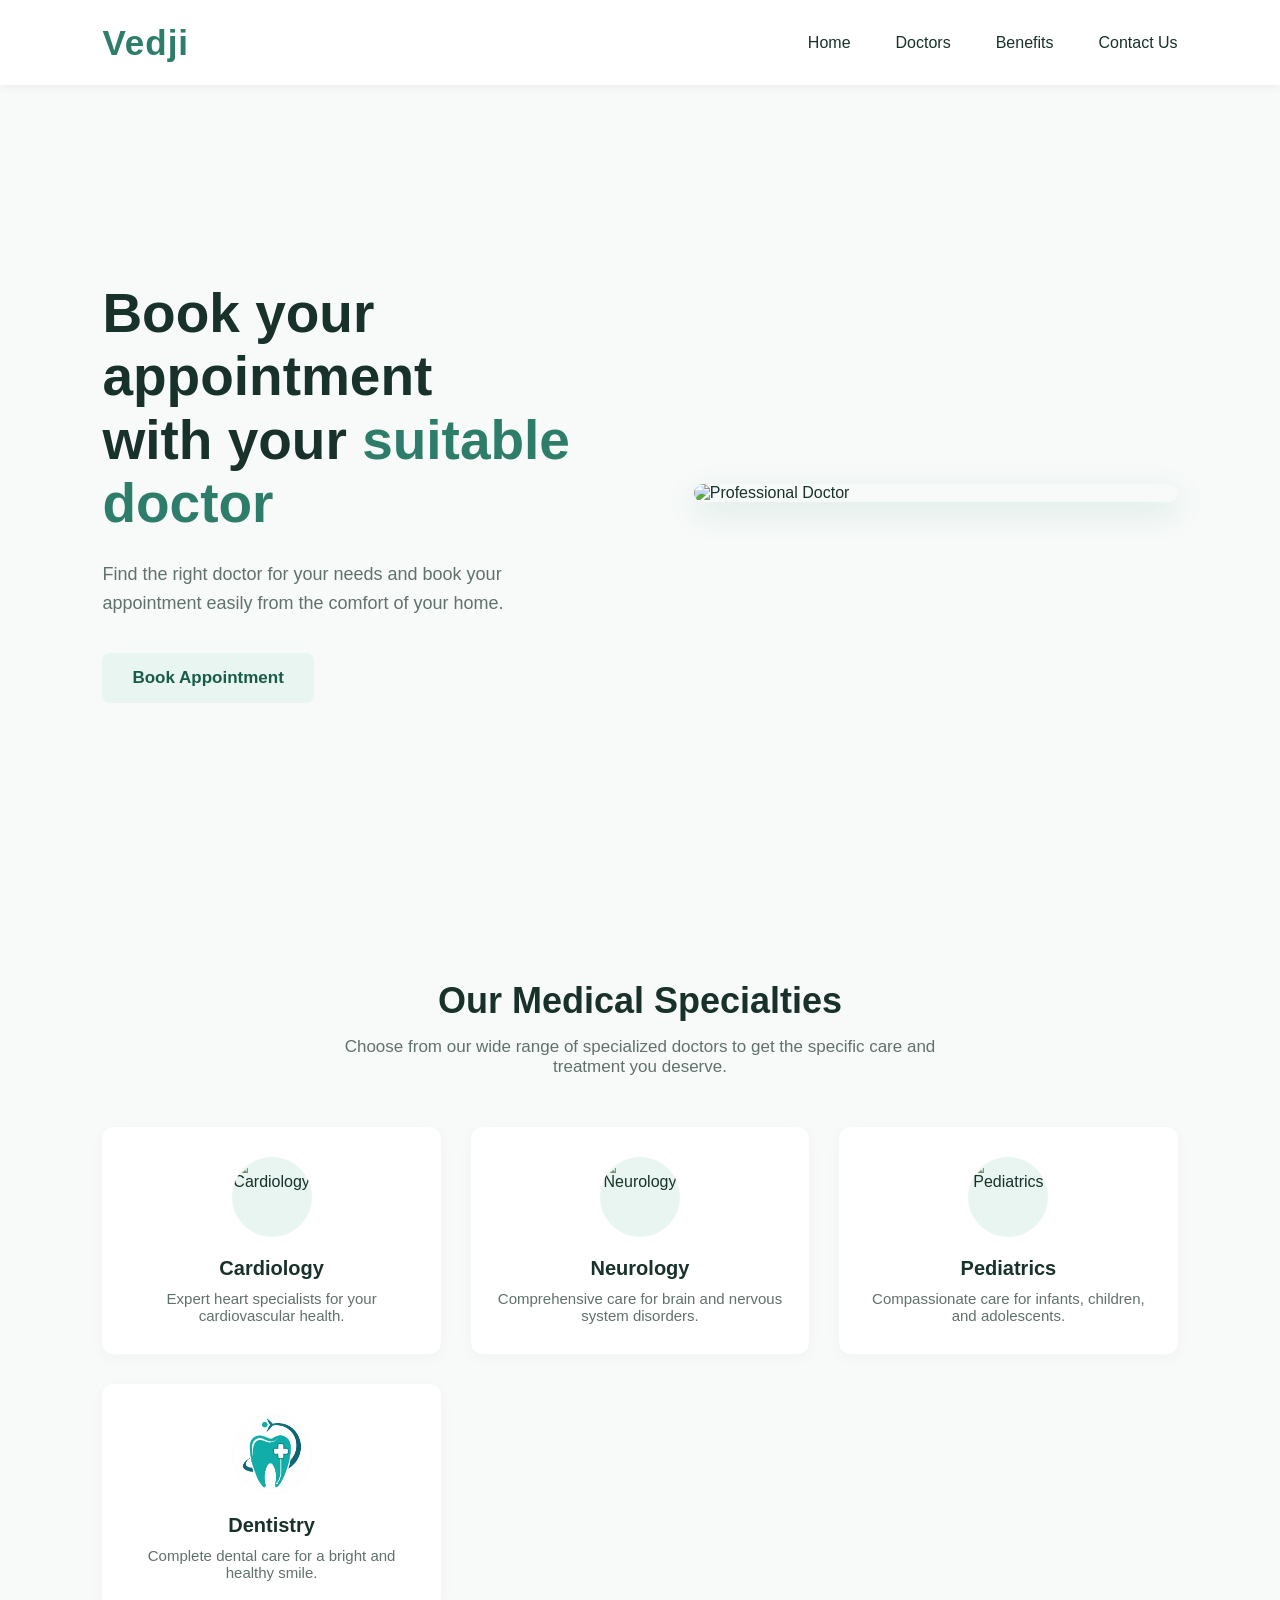
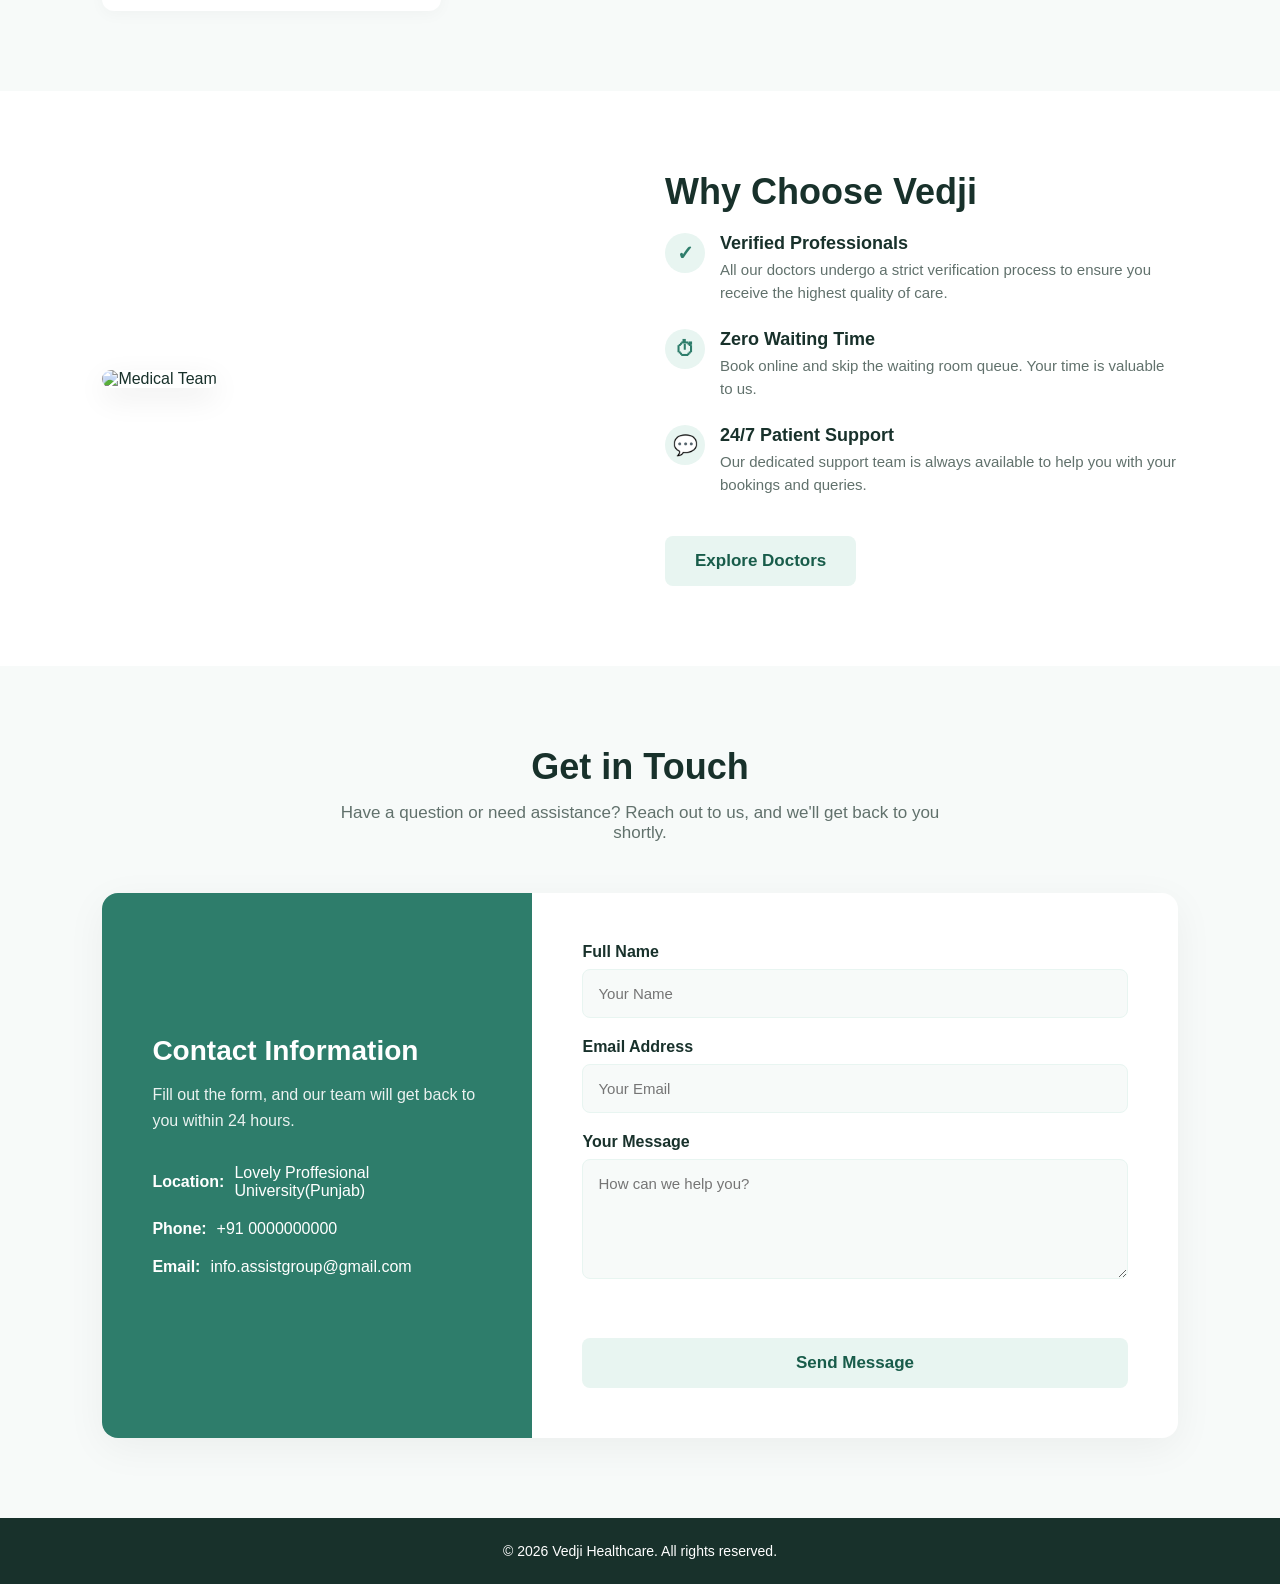
==== index.html @ 48a0ed89 "some basic changes" ====
<!DOCTYPE html>
<html lang="en">
<head>
    <meta charset="UTF-8">
    <meta name="viewport" content="width=device-width, initial-scale=1.0">
    <link rel="stylesheet" href="style.css">
    <title>Vedji - Your Health Partner</title>
</head>

<body>

    <!-- ================= NAVBAR ================= -->
    <header class="navbar">
        <a href="#" class="logo">Vedji</a>
        <nav class="nav-links">
            <a href="#">Home</a>
            <a href="#specialties">Doctors</a>
            <a href="#benefits">Benefits</a>
            <a href="#contact">Contact Us</a>
        </nav>
    </header>


    <!-- ================= HERO SECTION ================= -->
    <main class="hero">
        <!-- LEFT SIDE -->
        <section class="hero-content">
            <h1>
                Book your appointment
                <br>
                with your
                <span>suitable doctor</span>
            </h1>
            <p>
                Find the right doctor for your needs
                and book your appointment easily from the comfort of your home.
            </p>
            <a href="login.html" class="book-btn">
                Book Appointment
            </a>
        </section>

        <!-- RIGHT SIDE -->
        <section class="hero-image">
            <!-- Using a high quality placeholder doctor image -->
            <img src="https://images.unsplash.com/photo-1559839734-2b71ea197ec2?auto=format&fit=crop&q=80&w=800" alt="Professional Doctor">
        </section>
    </main>


    <!-- ================= SECTION 1: SPECIALTIES ================= -->
    <section id="specialties" class="section-container">
        <div class="section-header">
            <h2>Our Medical Specialties</h2>
            <p>Choose from our wide range of specialized doctors to get the specific care and treatment you deserve.</p>
        </div>

        <div class="specialties-grid">
            <!-- Card 1 -->
            <div class="specialty-card">
                <div class="specialty-img">
                    <img src="https://images.unsplash.com/photo-1628348068343-c6a848d2b6dd?auto=format&fit=crop&w=150&q=80" alt="Cardiology">
                </div>
                <h3>Cardiology</h3>
                <p>Expert heart specialists for your cardiovascular health.</p>
            </div>
            
            <!-- Card 2 -->
            <div class="specialty-card">
                <div class="specialty-img">
                    <img src="https://images.unsplash.com/photo-1606811841689-23dfddce3e95?auto=format&fit=crop&w=150&q=80" alt="Neurology">
                </div>
                <h3>Neurology</h3>
                <p>Comprehensive care for brain and nervous system disorders.</p>
            </div>

            <!-- Card 3 -->
            <div class="specialty-card">
                <div class="specialty-img">
                    <img src="https://images.unsplash.com/photo-1588776814546-1ffcf47267a5?auto=format&fit=crop&w=150&q=80" alt="Pediatrics">
                </div>
                <h3>Pediatrics</h3>
                <p>Compassionate care for infants, children, and adolescents.</p>
            </div>

            <!-- Card 4 -->
            <div class="specialty-card">
                <div class="specialty-img">
                    <img src="dental.webp" alt="Dentistry">
                </div>
                <h3>Dentistry</h3>
                <p>Complete dental care for a bright and healthy smile.</p>
            </div>
        </div>
    </section>


    <!-- ================= SECTION 2: BENEFITS ================= -->
    <section id="benefits" class="section-container benefits-section">
        <div class="benefits-wrapper">
            <div class="benefits-image">
                <img src="https://images.unsplash.com/photo-1579684385127-1ef15d508118?auto=format&fit=crop&w=800&q=80" alt="Medical Team">
            </div>
            
            <div class="benefits-content">
                <h2>Why Choose Vedji</h2>
                
                <div class="benefit-item">
                    <div class="benefit-icon">✓</div>
                    <div class="benefit-text">
                        <h4>Verified Professionals</h4>
                        <p>All our doctors undergo a strict verification process to ensure you receive the highest quality of care.</p>
                    </div>
                </div>

                <div class="benefit-item">
                    <div class="benefit-icon">⏱</div>
                    <div class="benefit-text">
                        <h4>Zero Waiting Time</h4>
                        <p>Book online and skip the waiting room queue. Your time is valuable to us.</p>
                    </div>
                </div>

                <div class="benefit-item">
                    <div class="benefit-icon">💬</div>
                    <div class="benefit-text">
                        <h4>24/7 Patient Support</h4>
                        <p>Our dedicated support team is always available to help you with your bookings and queries.</p>
                    </div>
                </div>
                
                <a href="doctor.html" class="book-btn" style="margin-top: 15px;">Explore Doctors</a>
            </div>
        </div>
    </section>


    <!-- ================= SECTION 3: CONTACT ================= -->
    <section id="contact" class="section-container">
        <div class="section-header">
            <h2>Get in Touch</h2>
            <p>Have a question or need assistance? Reach out to us, and we'll get back to you shortly.</p>
        </div>

        <div class="contact-container">
            <!-- Left Info Panel -->
            <div class="contact-info">
                <h3>Contact Information</h3>
                <p>Fill out the form, and our team will get back to you within 24 hours.</p>
                
                <div class="info-detail" >
                    <strong>Location:</strong>Lovely Proffesional University(Punjab)
                </div>
                <div class="info-detail">
                    <strong>Phone:</strong> +91 0000000000
                </div>
                <div class="info-detail">
                    <strong>Email:</strong> info.assistgroup@gmail.com
                </div>
            </div>

            <!-- Right Form Panel -->
            <form class="contact-form" onsubmit="event.preventDefault();">
                <div class="form-group">
                    <label for="name">Full Name</label>
                    <input type="text" id="name" class="form-control" placeholder="Your Name" required>
                </div>
                <div class="form-group">
                    <label for="email">Email Address</label>
                    <input type="email" id="email" class="form-control" placeholder="Your Email" required>
                </div>
                <div class="form-group">
                    <label for="message">Your Message</label>
                    <textarea id="message" class="form-control" placeholder="How can we help you?" required></textarea>
                </div>
                <button type="submit" class="book-btn" style="width: 100%;">Send Message</button>
            </form>
        </div>
    </section>

    <footer>
        <p>&copy; 2026 Vedji Healthcare. All rights reserved.</p>
    </footer>

</body>
</html>
---- style.css ----
/* ================= GENERAL ================= */
        * {
            margin: 0;
            padding: 0;
            box-sizing: border-box;
        }

        body {
            font-family: Arial, Helvetica, sans-serif;
            background-color: #F7FAF9;
            color: #18312B;
            overflow-x: hidden;
        }

        /* Common Section Layout */
        .section-container {
            padding: 80px 8%;
        }

        .section-header {
            text-align: center;
            margin-bottom: 50px;
        }

        .section-header h2 {
            font-size: 36px;
            color: #18312B;
            margin-bottom: 15px;
        }

        .section-header p {
            color: #61716C;
            font-size: 17px;
            max-width: 600px;
            margin: 0 auto;
        }

        /* ================= NAVBAR ================= */
        .navbar {
            height: 85px;
            background-color: #FFFFFF;
            display: flex;
            align-items: center;
            justify-content: space-between;
            padding: 0 8%;
            box-shadow: 0 2px 10px rgba(0, 0, 0, 0.05);
            position: sticky;
            top: 0;
            z-index: 1000;
        }

        .logo {
            font-size: 35px;
            font-weight: 700;
            color: #2E7D6B;
            letter-spacing: 1px;
            text-decoration: none;
        }

        .nav-links {
            display: flex;
            gap: 45px;
        }

        .nav-links a {
            text-decoration: none;
            color: #18312B;
            font-size: 16px;
            font-weight: 500;
            transition: 0.3s;
        }

        .nav-links a:hover {
            color: #2E7D6B;
        }

        /* ================= HERO ================= */
        .hero {
            min-height: calc(100vh - 85px);
            display: flex;
            align-items: center;
            justify-content: space-between;
            padding: 60px 8%;
        }

        .hero-content {
            width: 50%;
        }

        .hero-content h1 {
            font-size: 55px;
            line-height: 1.15;
            font-weight: 700;
            color: #18312B;
        }

        .hero-content h1 span {
            color: #2E7D6B;
        }

        .hero-content p {
            margin-top: 25px;
            font-size: 18px;
            line-height: 1.6;
            color: #61716C;
            max-width: 500px;
        }

        .book-btn {
            display: inline-block;
            margin-top: 35px;
            padding: 15px 30px;
            background-color: #E8F5F1;
            color: #185C4A;
            border-radius: 8px;
            text-decoration: none;
            font-size: 17px;
            font-weight: 600;
            cursor: pointer;
            transition: 0.3s;
            border: none;
            outline: none;
        }

        .book-btn:hover {
            background-color: #2E7D6B;
            color: #FFFFFF;
            transform: translateY(-2px);
        }

        .hero-image {
            width: 45%;
            display: flex;
            justify-content: center;
            align-items: center;
        }

        .hero-image img {
            width: 100%;
            max-width: 500px;
            height: auto;
            object-fit: cover;
            border-radius: 20px;
            box-shadow: 0 10px 30px rgba(46, 125, 107, 0.15);
        }

        /* ================= SPECIALTIES ================= */
        .specialties-grid {
            display: grid;
            grid-template-columns: repeat(auto-fit, minmax(250px, 1fr));
            gap: 30px;
            margin-top: 40px;
        }

        .specialty-card {
            background: #FFFFFF;
            padding: 30px 20px;
            border-radius: 12px;
            text-align: center;
            box-shadow: 0 4px 15px rgba(0, 0, 0, 0.03);
            transition: 0.3s;
            cursor: pointer;
        }

        .specialty-card:hover {
            transform: translateY(-5px);
            box-shadow: 0 8px 25px rgba(46, 125, 107, 0.1);
        }

        .specialty-img {
            width: 80px;
            height: 80px;
            border-radius: 50%;
            margin: 0 auto 20px auto;
            object-fit: cover;
            background-color: #E8F5F1;
            display: flex;
            align-items: center;
            justify-content: center;
        }
        
        .specialty-img img {
            width: 100%;
            height: 100%;
            border-radius: 50%;
            object-fit: cover;
        }

        .specialty-card h3 {
            font-size: 20px;
            color: #18312B;
            margin-bottom: 10px;
        }

        .specialty-card p {
            font-size: 15px;
            color: #61716C;
        }

        /* ================= BENEFITS ================= */
        .benefits-section {
            background-color: #FFFFFF;
        }

        .benefits-wrapper {
            display: flex;
            align-items: center;
            justify-content: space-between;
            gap: 50px;
        }

        .benefits-image {
            width: 50%;
        }

        .benefits-image img {
            width: 100%;
            border-radius: 12px;
            box-shadow: 0 10px 30px rgba(0,0,0,0.08);
        }

        .benefits-content {
            width: 50%;
        }

        .benefits-content h2 {
            font-size: 36px;
            color: #18312B;
            margin-bottom: 20px;
        }

        .benefit-item {
            display: flex;
            align-items: flex-start;
            margin-bottom: 25px;
            gap: 15px;
        }

        .benefit-icon {
            background-color: #E8F5F1;
            color: #2E7D6B;
            width: 40px;
            height: 40px;
            border-radius: 50%;
            display: flex;
            align-items: center;
            justify-content: center;
            font-weight: bold;
            flex-shrink: 0;
            font-size: 20px;
        }

        .benefit-text h4 {
            color: #18312B;
            font-size: 18px;
            margin-bottom: 5px;
        }

        .benefit-text p {
            color: #61716C;
            font-size: 15px;
            line-height: 1.5;
        }

        /* ================= CONTACT ================= */
        .contact-container {
            display: flex;
            background: #FFFFFF;
            border-radius: 16px;
            box-shadow: 0 10px 40px rgba(0,0,0,0.05);
            overflow: hidden;
        }

        .contact-info {
            width: 40%;
            background-color: #2E7D6B;
            color: #FFFFFF;
            padding: 50px;
            display: flex;
            flex-direction: column;
            justify-content: center;
        }

        .contact-info h3 {
            font-size: 28px;
            margin-bottom: 15px;
        }
        
        .contact-info p {
            opacity: 0.9;
            margin-bottom: 30px;
            line-height: 1.6;
        }

        .info-detail {
            margin-bottom: 20px;
            font-size: 16px;
            display: flex;
            align-items: center;
            gap: 10px;
        }

        .contact-form {
            width: 60%;
            padding: 50px;
        }

        .form-group {
            margin-bottom: 20px;
        }

        .form-group label {
            display: block;
            margin-bottom: 8px;
            color: #18312B;
            font-weight: 600;
        }

        .form-control {
            width: 100%;
            padding: 15px;
            border: 1px solid #E8F5F1;
            background-color: #F7FAF9;
            border-radius: 8px;
            font-family: inherit;
            font-size: 15px;
            color: #18312B;
            transition: 0.3s;
        }

        .form-control:focus {
            outline: none;
            border-color: #2E7D6B;
            background-color: #FFFFFF;
        }

        textarea.form-control {
            resize: vertical;
            min-height: 120px;
        }

        /* Footer */
        footer {
            background-color: #18312B;
            color: #FFFFFF;
            text-align: center;
            padding: 25px 8%;
            font-size: 14px;
        }

        /* ================= MOBILE RESPONSIVENESS ================= */
        @media (max-width: 900px) {
            .benefits-wrapper {
                flex-direction: column;
            }
            .benefits-image, .benefits-content {
                width: 100%;
            }
            .contact-container {
                flex-direction: column;
            }
            .contact-info, .contact-form {
                width: 100%;
            }
        }

        @media (max-width: 768px) {
            .navbar {
                padding: 0 5%;
            }
            .nav-links {
                display: none; /* In a real app, you'd add a hamburger menu here */
            }
            .hero {
                flex-direction: column;
                text-align: center;
                padding: 50px 5%;
            }
            .hero-content {
                width: 100%;
            }
            .hero-content h1 {
                font-size: 40px;
            }
            .hero-content p {
                margin-left: auto;
                margin-right: auto;
            }
            .hero-image {
                width: 100%;
                margin-top: 40px;
            }
            .section-container {
                padding: 60px 5%;
            }
        }
     @media (max-width: 768px) {
            #specialties .specialties-grid {
                display: grid;
                grid-template-columns: repeat(2, minmax(0, 1fr));
            }
        }
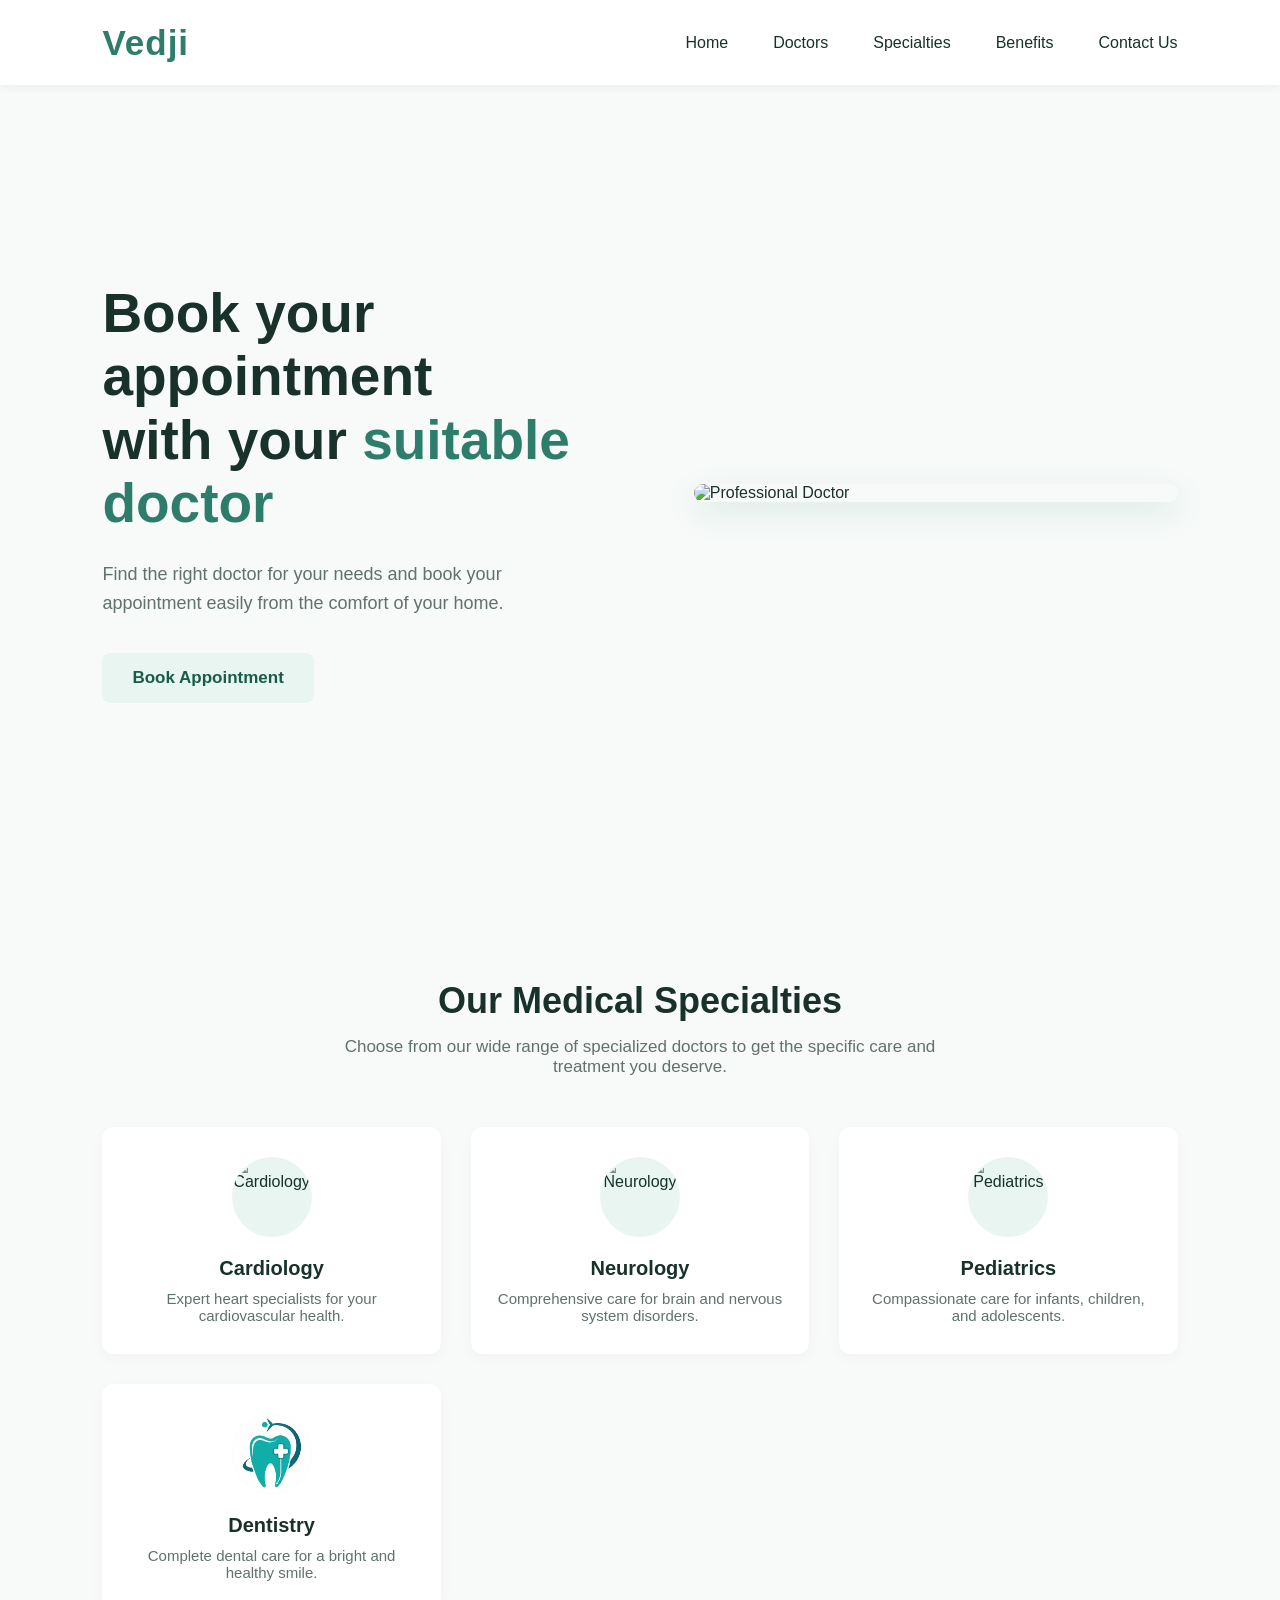
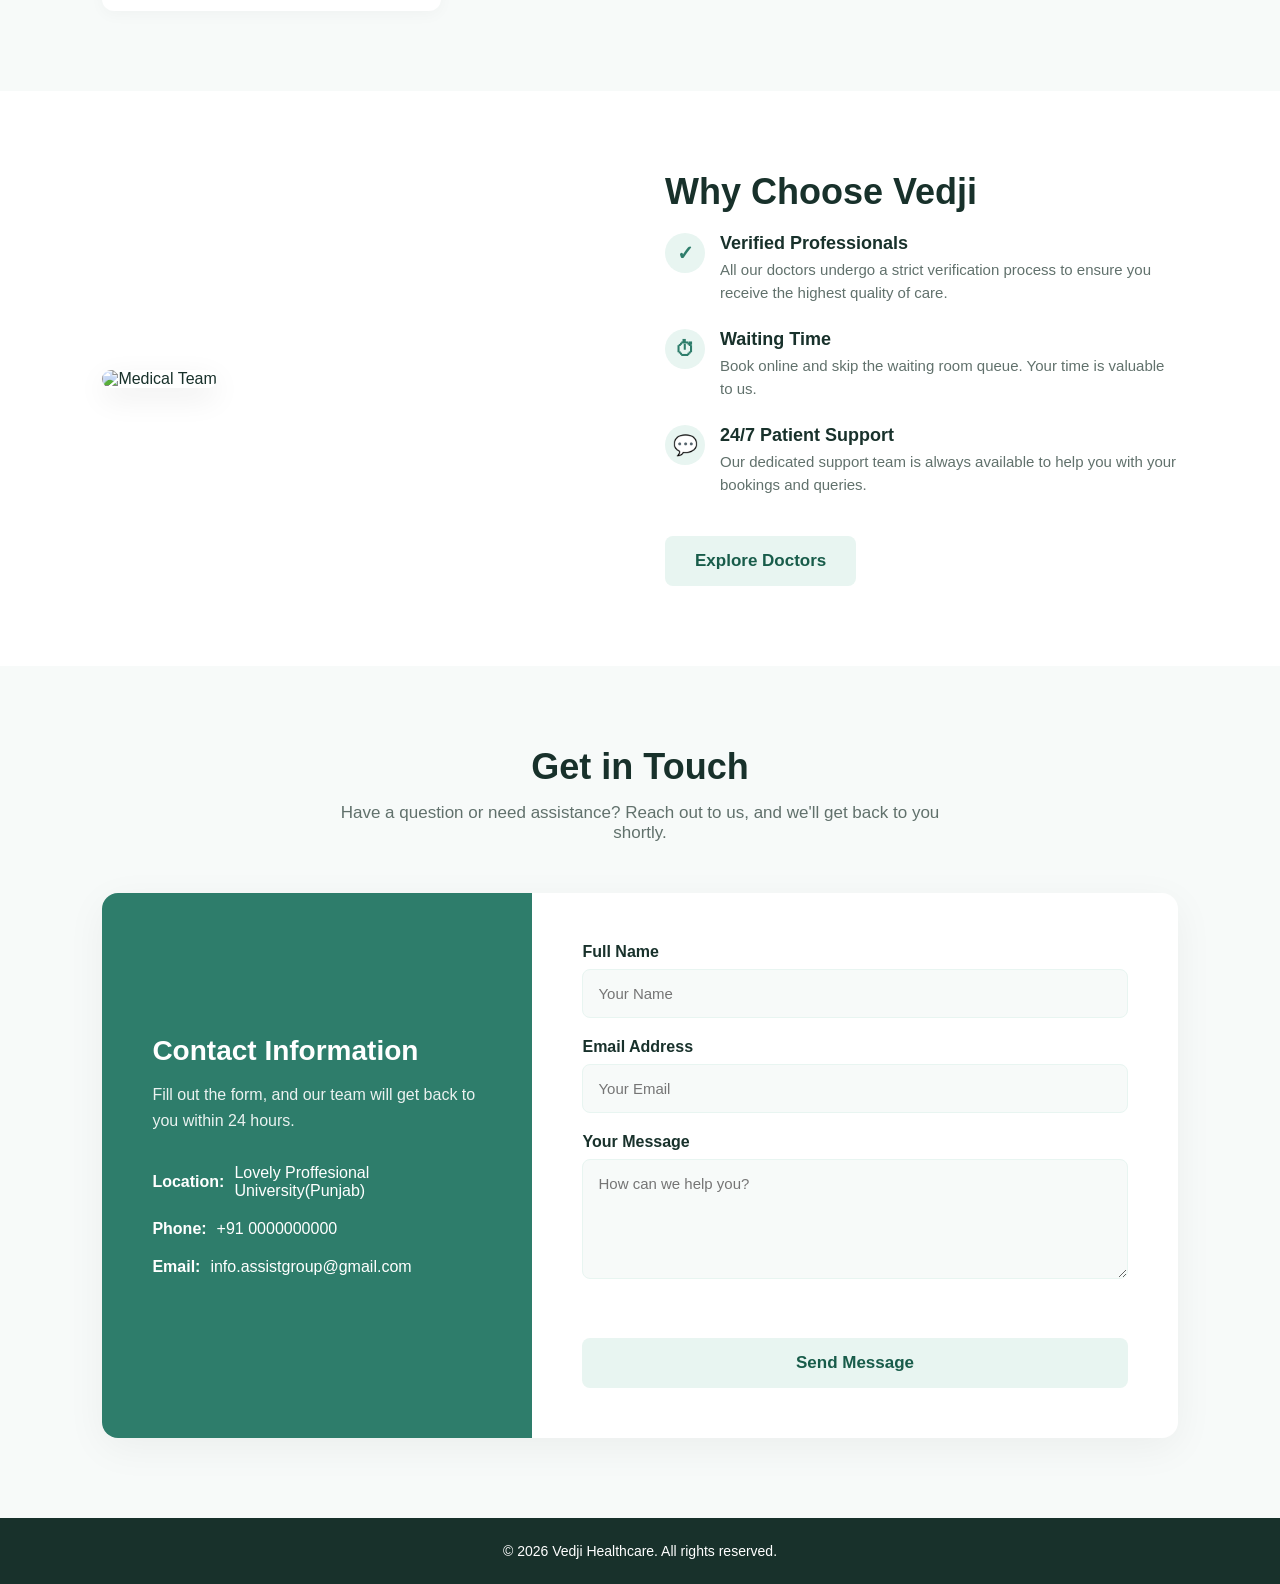
==== commit 08634e85: "Added/improve the ui of login and signup as well as added doctor.html" ====
--- a/index.html
+++ b/index.html
@@ -14,7 +14,8 @@
         <a href="#" class="logo">Vedji</a>
         <nav class="nav-links">
             <a href="#">Home</a>
-            <a href="#specialties">Doctors</a>
+            <a href="doctor.html">Doctors</a> 
+            <a href="#specialties">Specialties</a> 
             <a href="#benefits">Benefits</a>
             <a href="#contact">Contact Us</a>
         </nav>
@@ -116,7 +117,7 @@
                 <div class="benefit-item">
                     <div class="benefit-icon">⏱</div>
                     <div class="benefit-text">
-                        <h4>Zero Waiting Time</h4>
+                        <h4>Waiting Time</h4>
                         <p>Book online and skip the waiting room queue. Your time is valuable to us.</p>
                     </div>
                 </div>
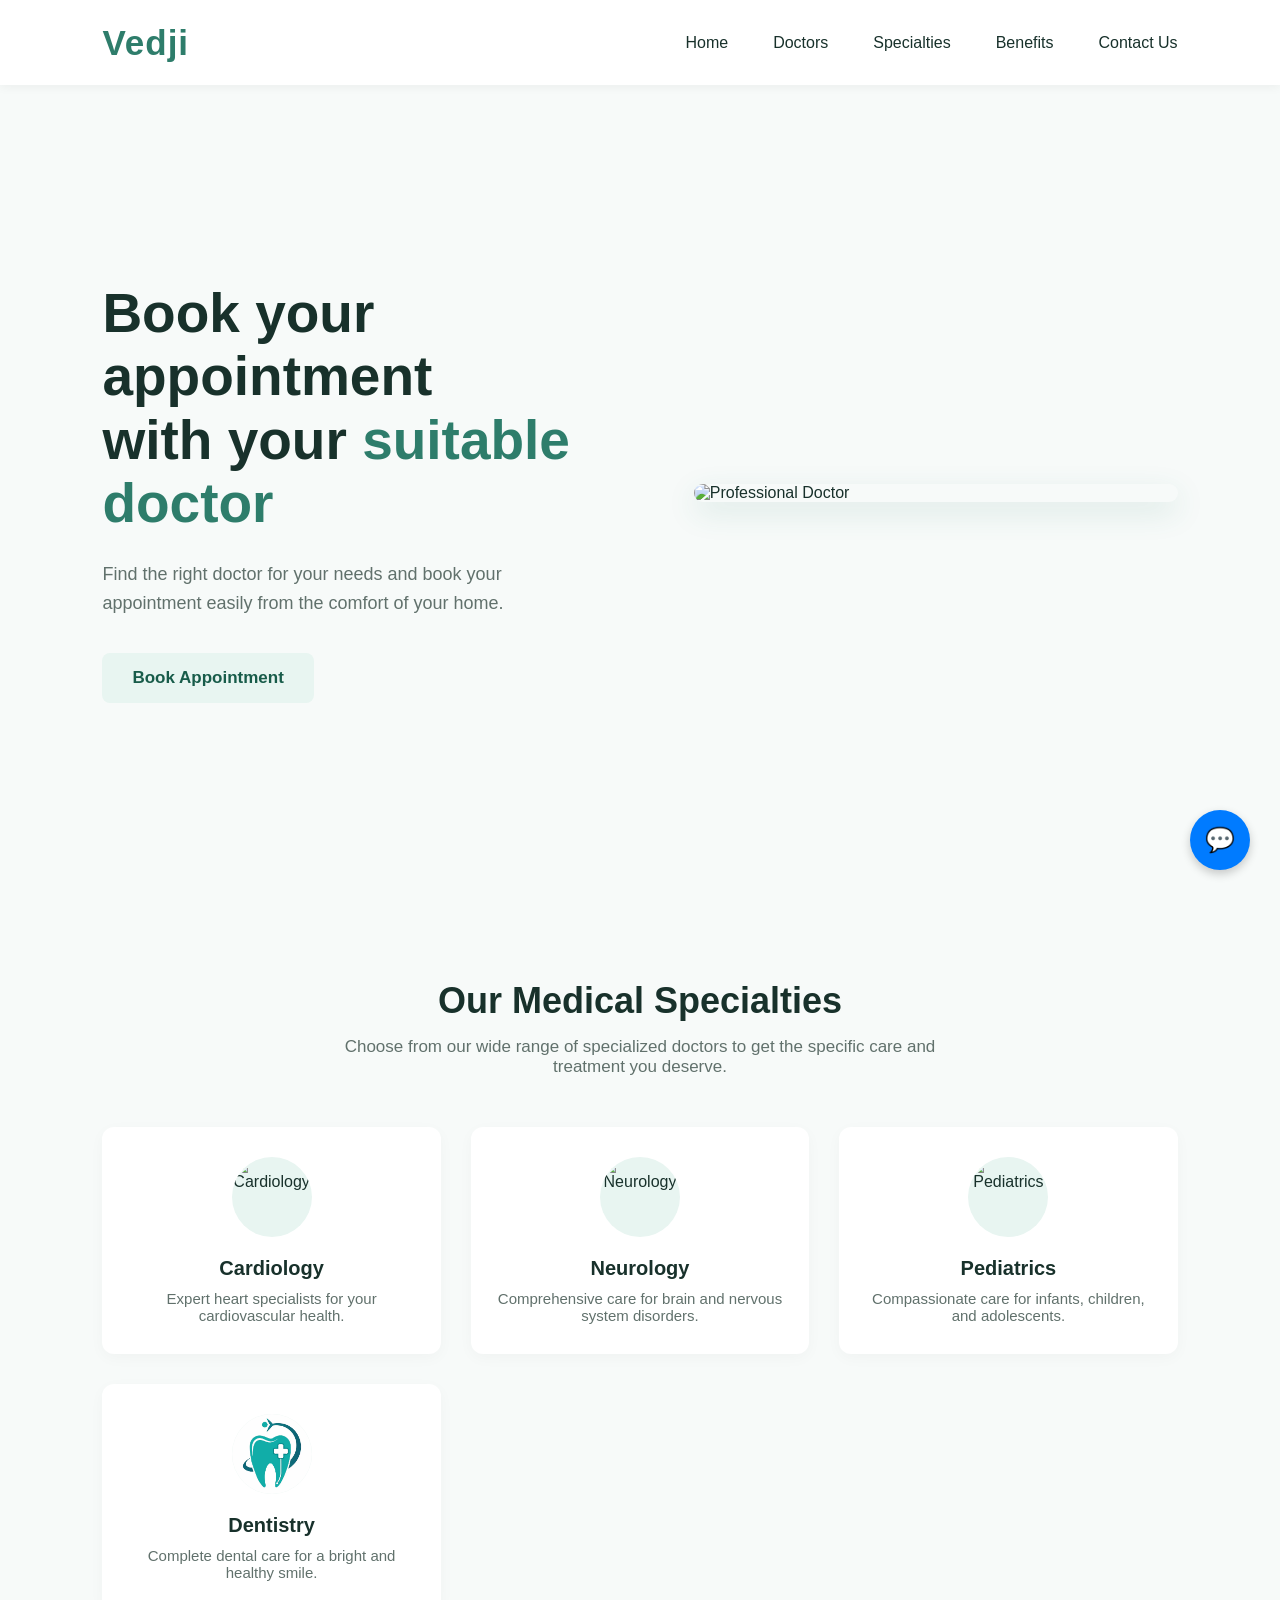
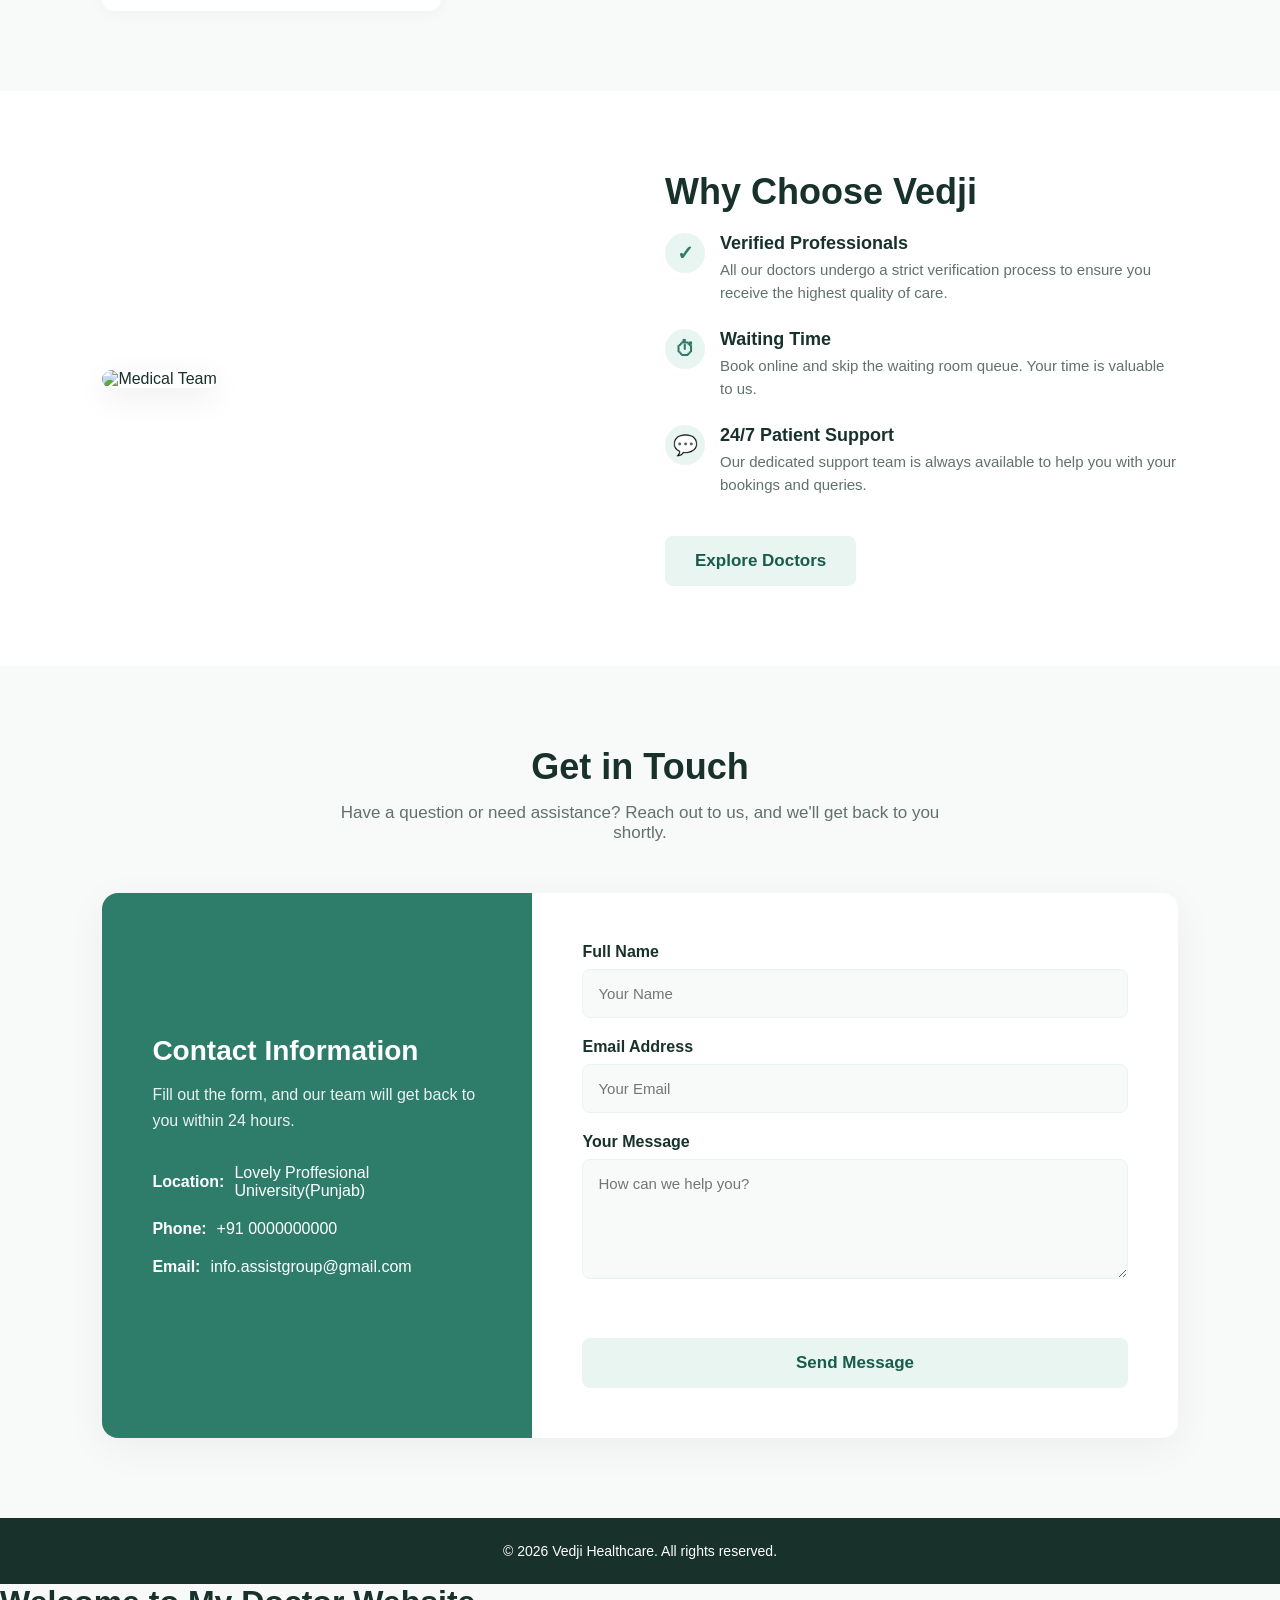
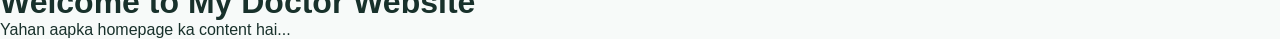
==== commit ce71b992: "add chat" ====
--- a/index.html
+++ b/index.html
@@ -183,5 +183,49 @@
         <p>&copy; 2026 Vedji Healthcare. All rights reserved.</p>
     </footer>
 
+<!DOCTYPE html>
+<html lang="en">
+<head>
+    <meta charset="UTF-8">
+    <meta name="viewport" content="width=device-width, initial-scale=1.0">
+    <title>My Doctor Website</title>
+</head>
+<body>
+
+    <!-- Aapki website ka jo bhi purana content ya design hai, wo yahan rahega -->
+    <h1>Welcome to My Doctor Website</h1>
+    <p>Yahan aapka homepage ka content hai...</p>
+
+
+    <!-- ================================================= -->
+    <!-- ⬇️ YAHAN SE AAPKO APNA NAYA CODE PASTE KARNA HAI ⬇️ -->
+    <!-- ================================================= -->
+
+    <div id="chat-widget-container"></div>
+
+    <script>
+        fetch('chat.html')
+            .then(response => response.text())
+            .then(data => {
+                const container = document.getElementById('chat-widget-container');
+                container.innerHTML = data;
+
+                const scripts = container.getElementsByTagName("script");
+                for (let i = 0; i < scripts.length; i++) {
+                    const newScript = document.createElement("script");
+                    newScript.text = scripts[i].text;
+                    document.body.appendChild(newScript);
+                }
+            })
+            .catch(error => console.error('Error loading chat widget:', error));
+    </script>
+
+    <!-- ================================================= -->
+    <!-- ⬆️ YAHAN TAK PASTE KRNA THA ⬆️ -->
+    <!-- ================================================= -->
+
+
+</body> <!-- Yeh wala tag sabse last me hona chahiye -->
+</html>
 </body>
 </html>
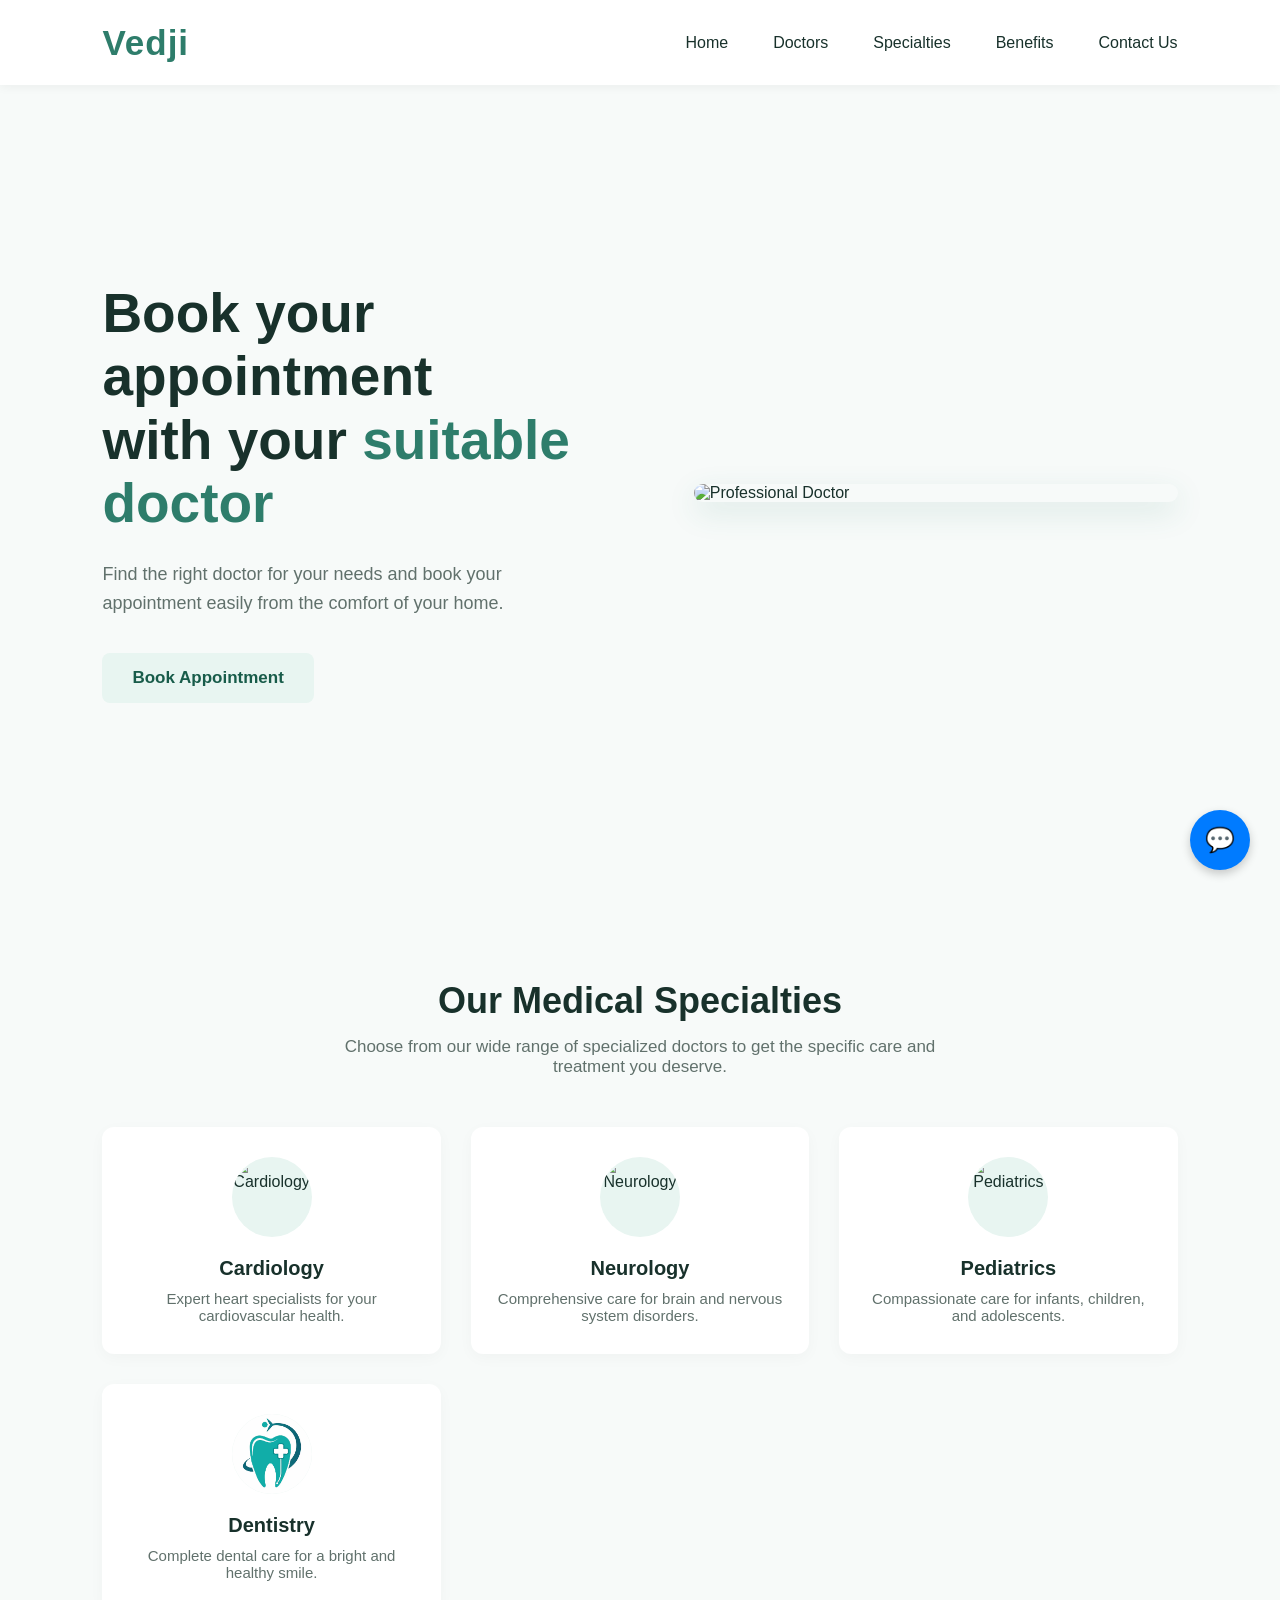
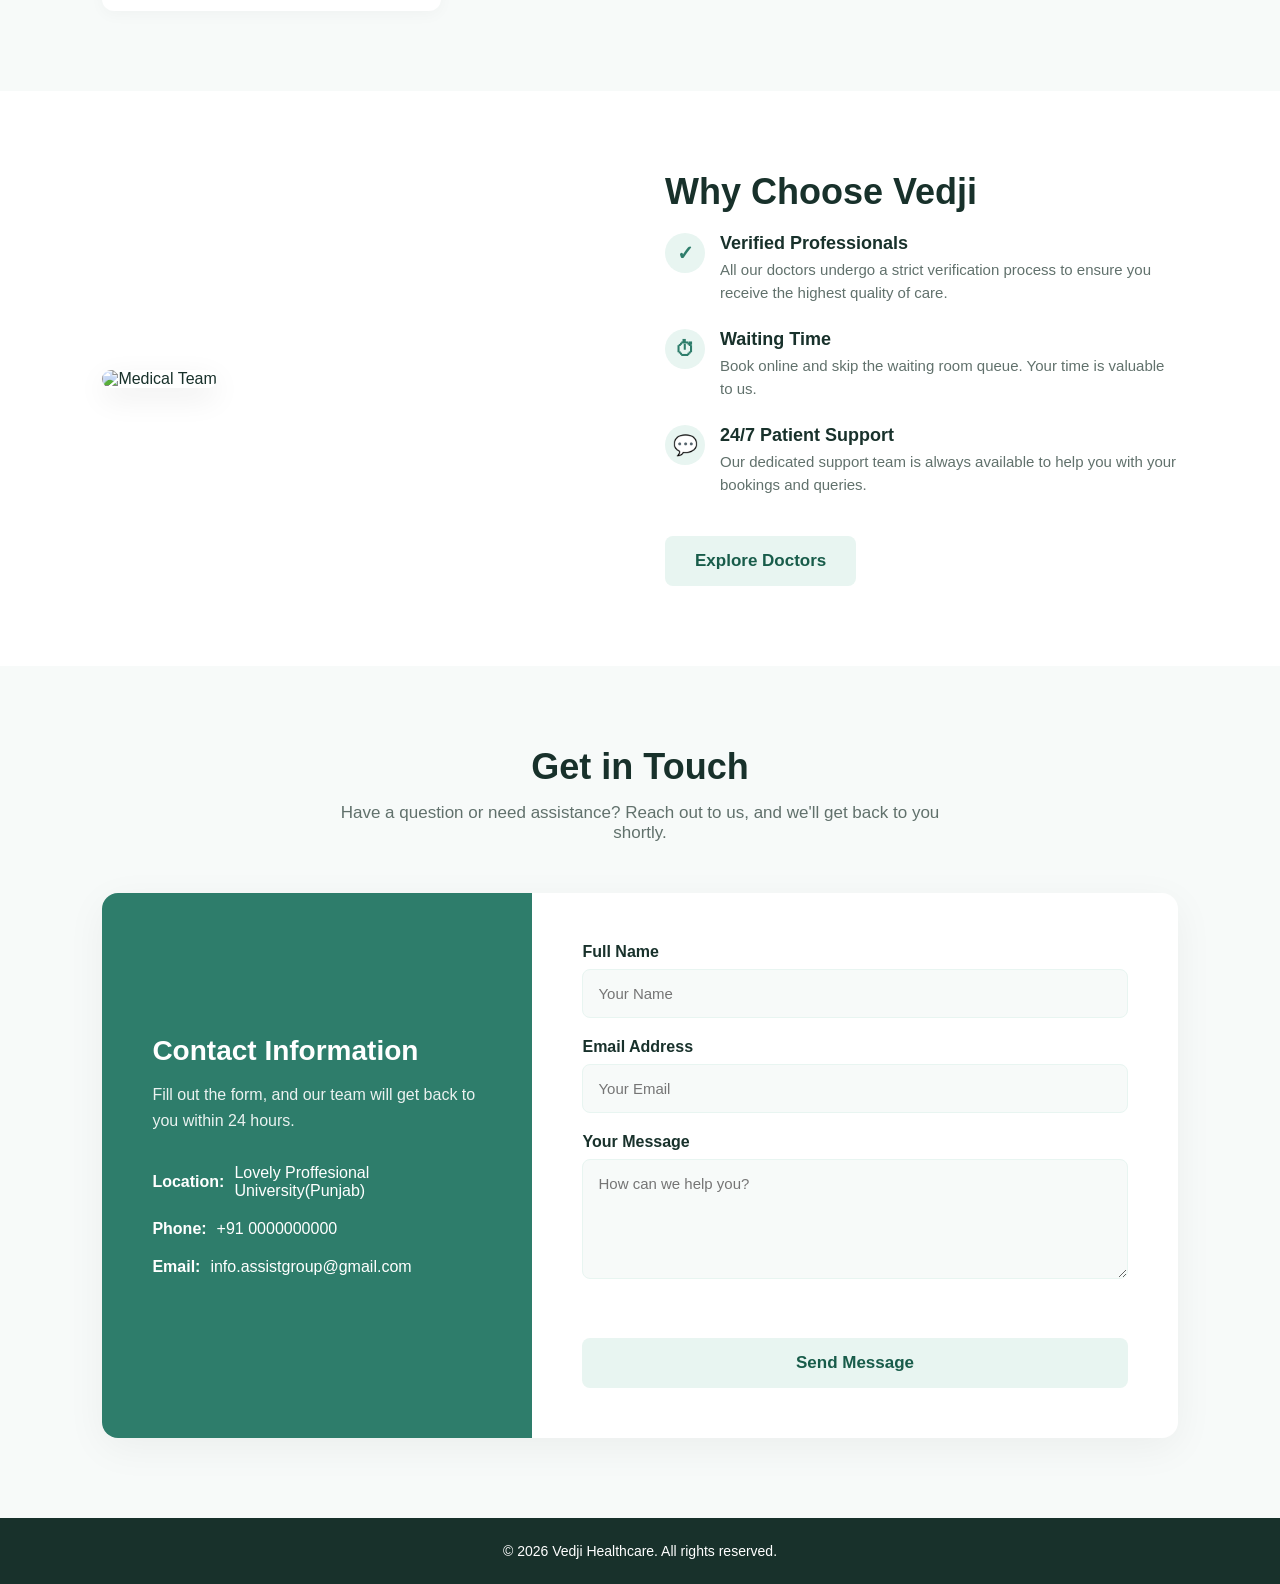
==== commit a87581a5: "add chat" ====
--- a/index.html
+++ b/index.html
@@ -192,10 +192,6 @@
 </head>
 <body>
 
-    <!-- Aapki website ka jo bhi purana content ya design hai, wo yahan rahega -->
-    <h1>Welcome to My Doctor Website</h1>
-    <p>Yahan aapka homepage ka content hai...</p>
-
 
     <!-- ================================================= -->
     <!-- ⬇️ YAHAN SE AAPKO APNA NAYA CODE PASTE KARNA HAI ⬇️ -->
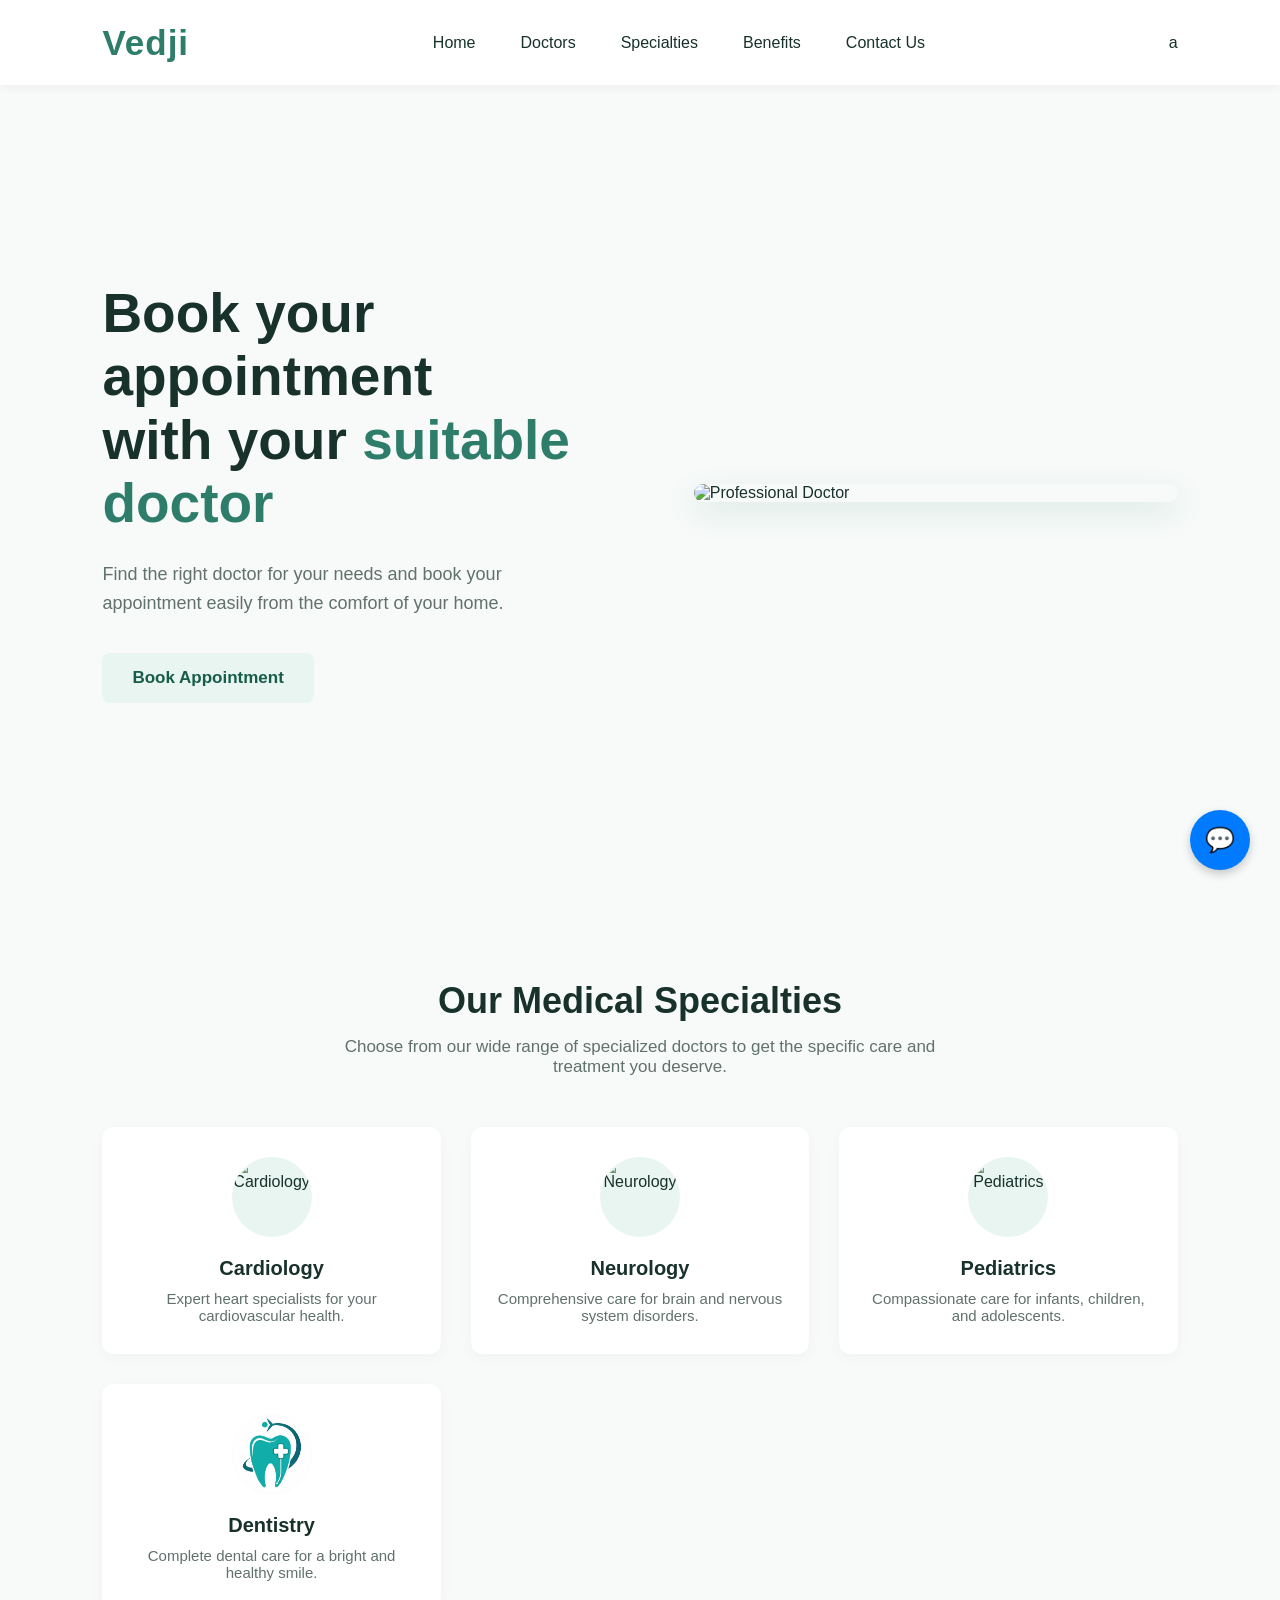
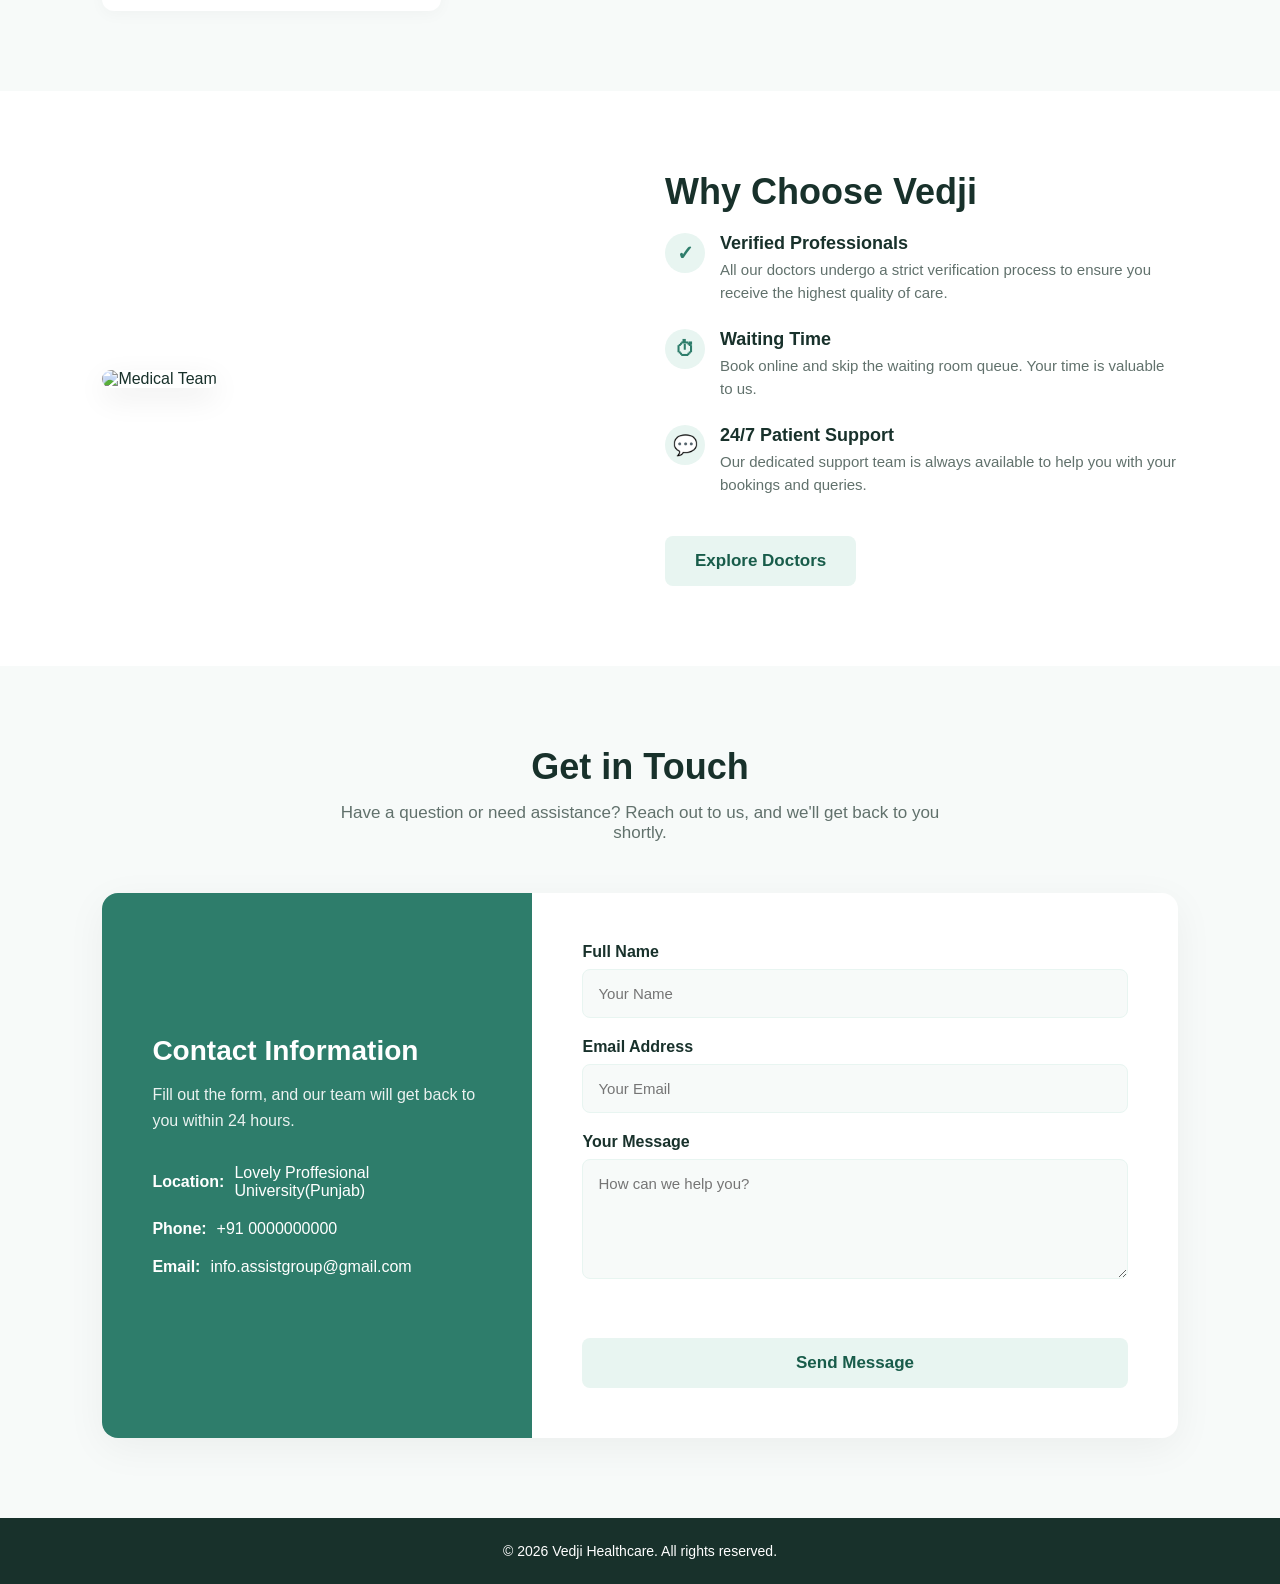
==== commit 4b66bb4f: "basic changes" ====
--- a/index.html
+++ b/index.html
@@ -18,7 +18,7 @@
             <a href="#specialties">Specialties</a> 
             <a href="#benefits">Benefits</a>
             <a href="#contact">Contact Us</a>
-        </nav>
+        </nav>a
     </header>
 
 
@@ -216,11 +216,6 @@
             .catch(error => console.error('Error loading chat widget:', error));
     </script>
 
-    <!-- ================================================= -->
-    <!-- ⬆️ YAHAN TAK PASTE KRNA THA ⬆️ -->
-    <!-- ================================================= -->
-
-
 </body> <!-- Yeh wala tag sabse last me hona chahiye -->
 </html>
 </body>
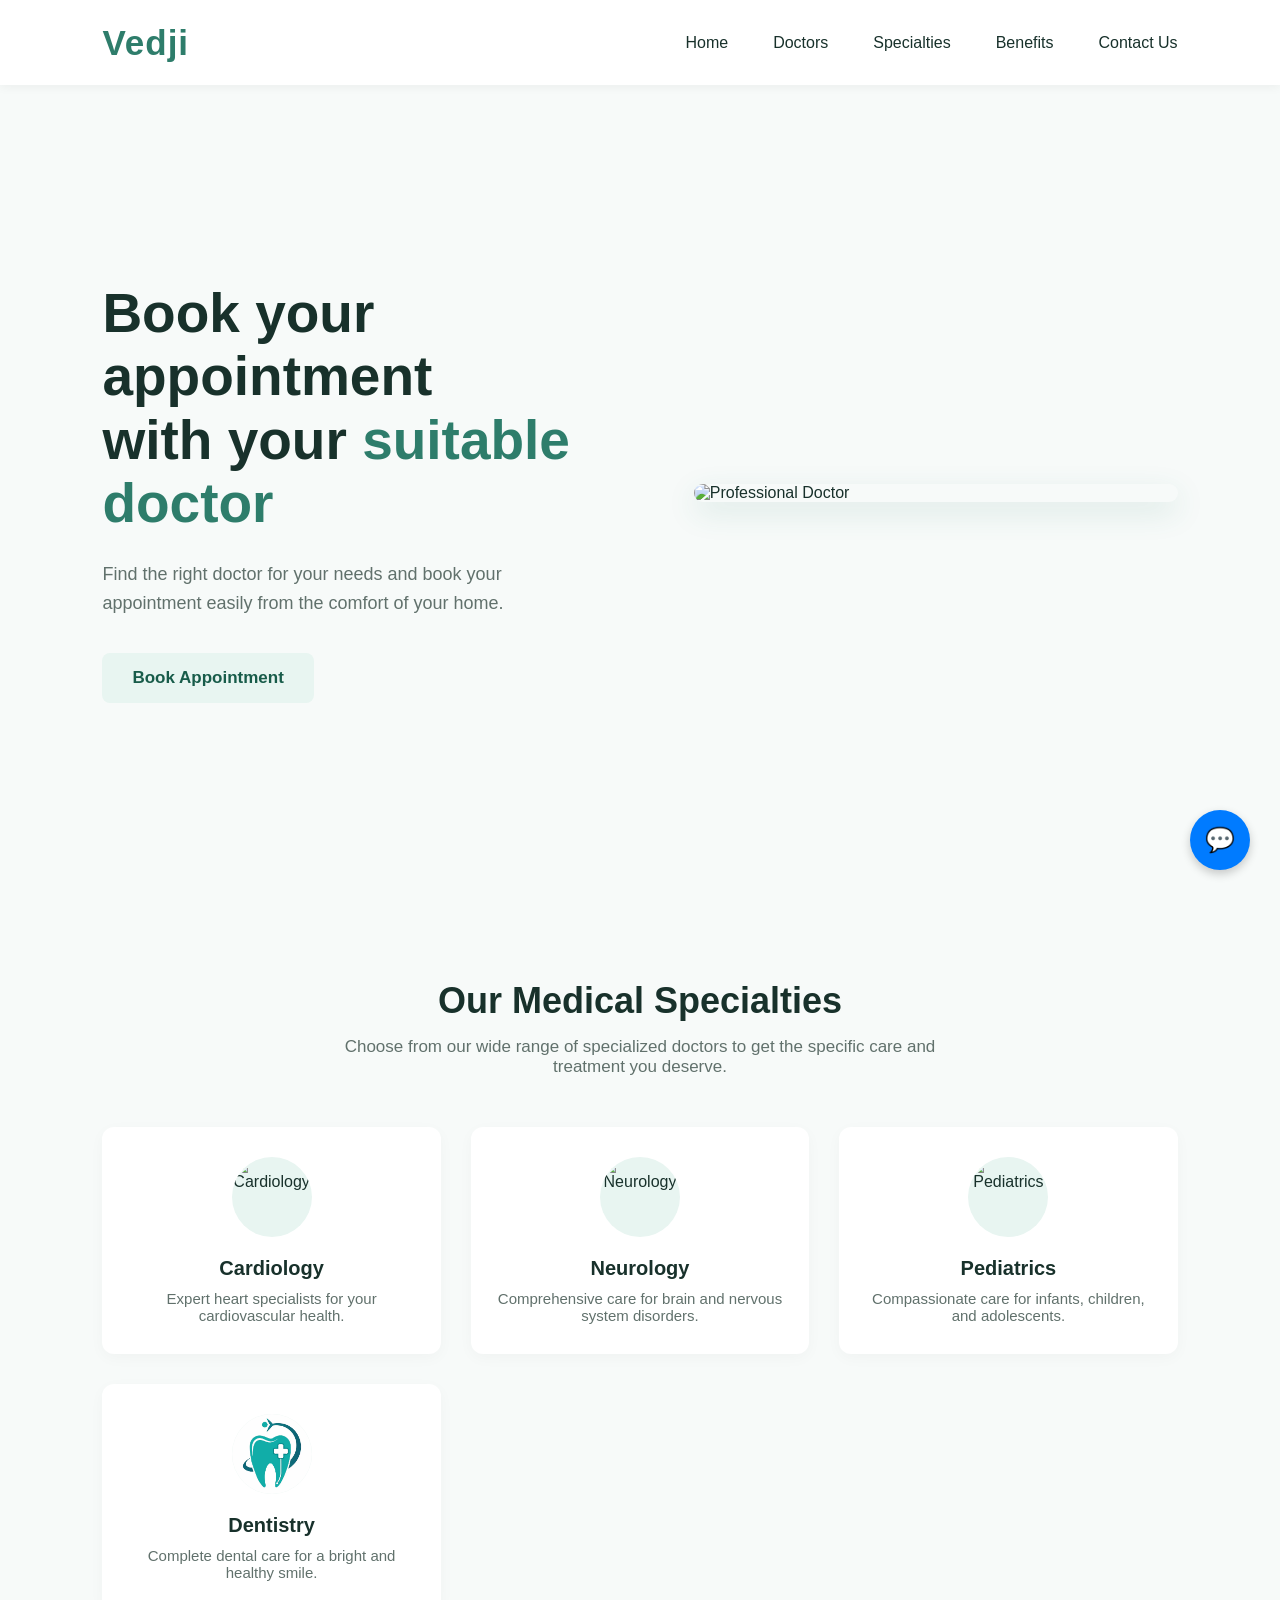
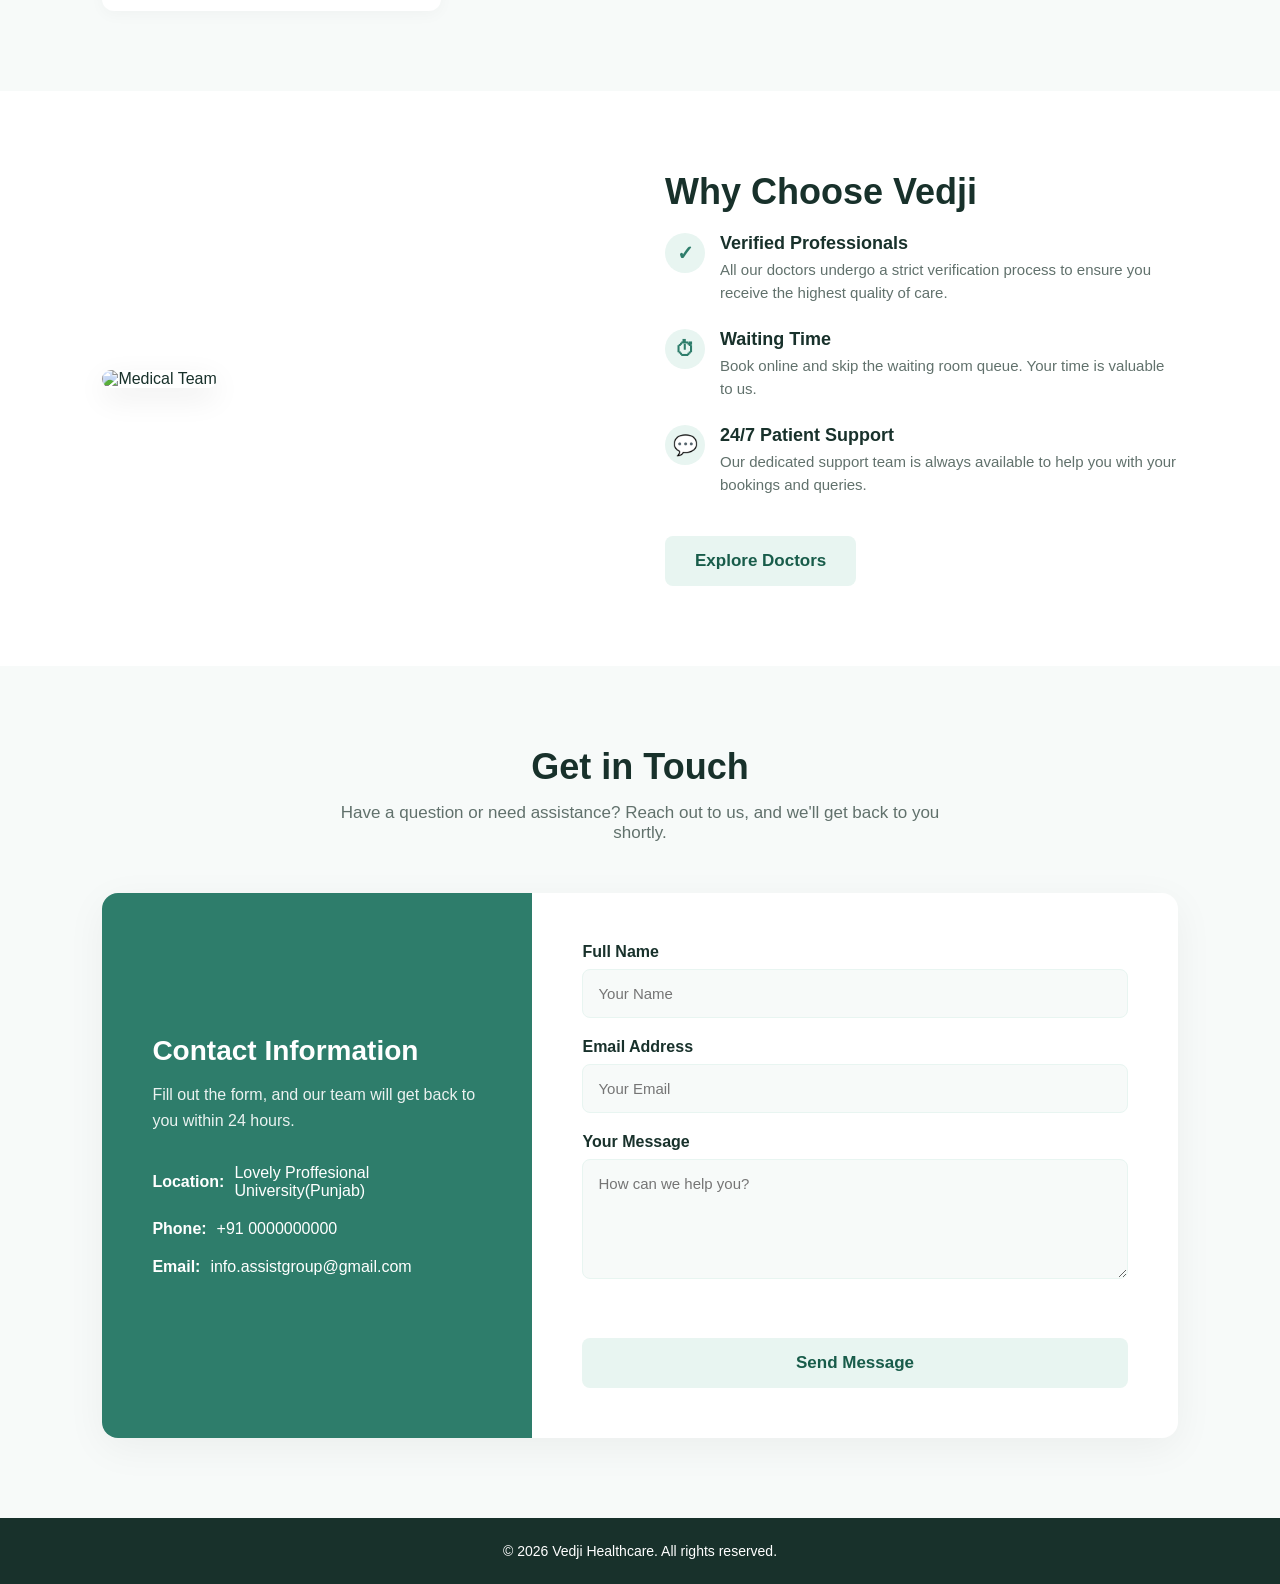
==== commit ea6bc745: "del.. some line" ====
--- a/index.html
+++ b/index.html
@@ -18,7 +18,7 @@
             <a href="#specialties">Specialties</a> 
             <a href="#benefits">Benefits</a>
             <a href="#contact">Contact Us</a>
-        </nav>a
+        </nav>
     </header>
 
 
@@ -193,9 +193,6 @@
 <body>
 
 
-    <!-- ================================================= -->
-    <!-- ⬇️ YAHAN SE AAPKO APNA NAYA CODE PASTE KARNA HAI ⬇️ -->
-    <!-- ================================================= -->
 
     <div id="chat-widget-container"></div>
 
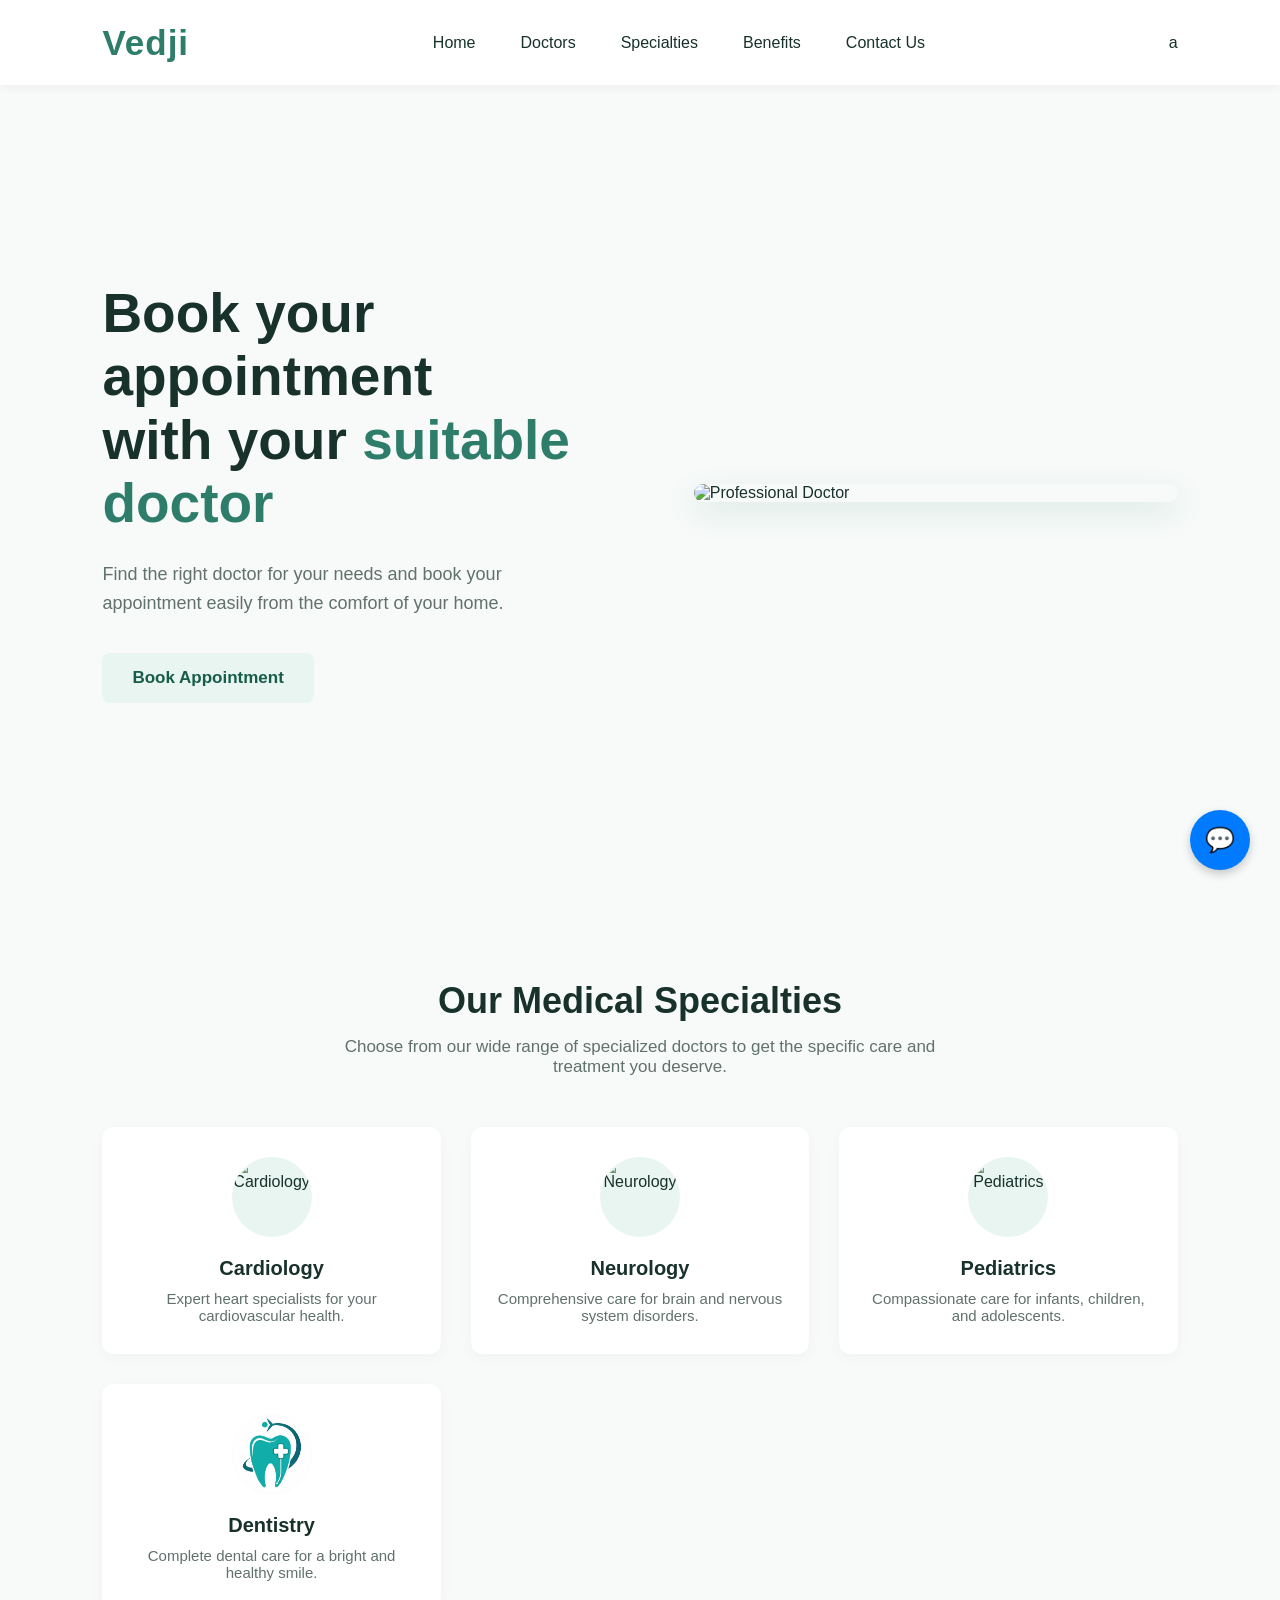
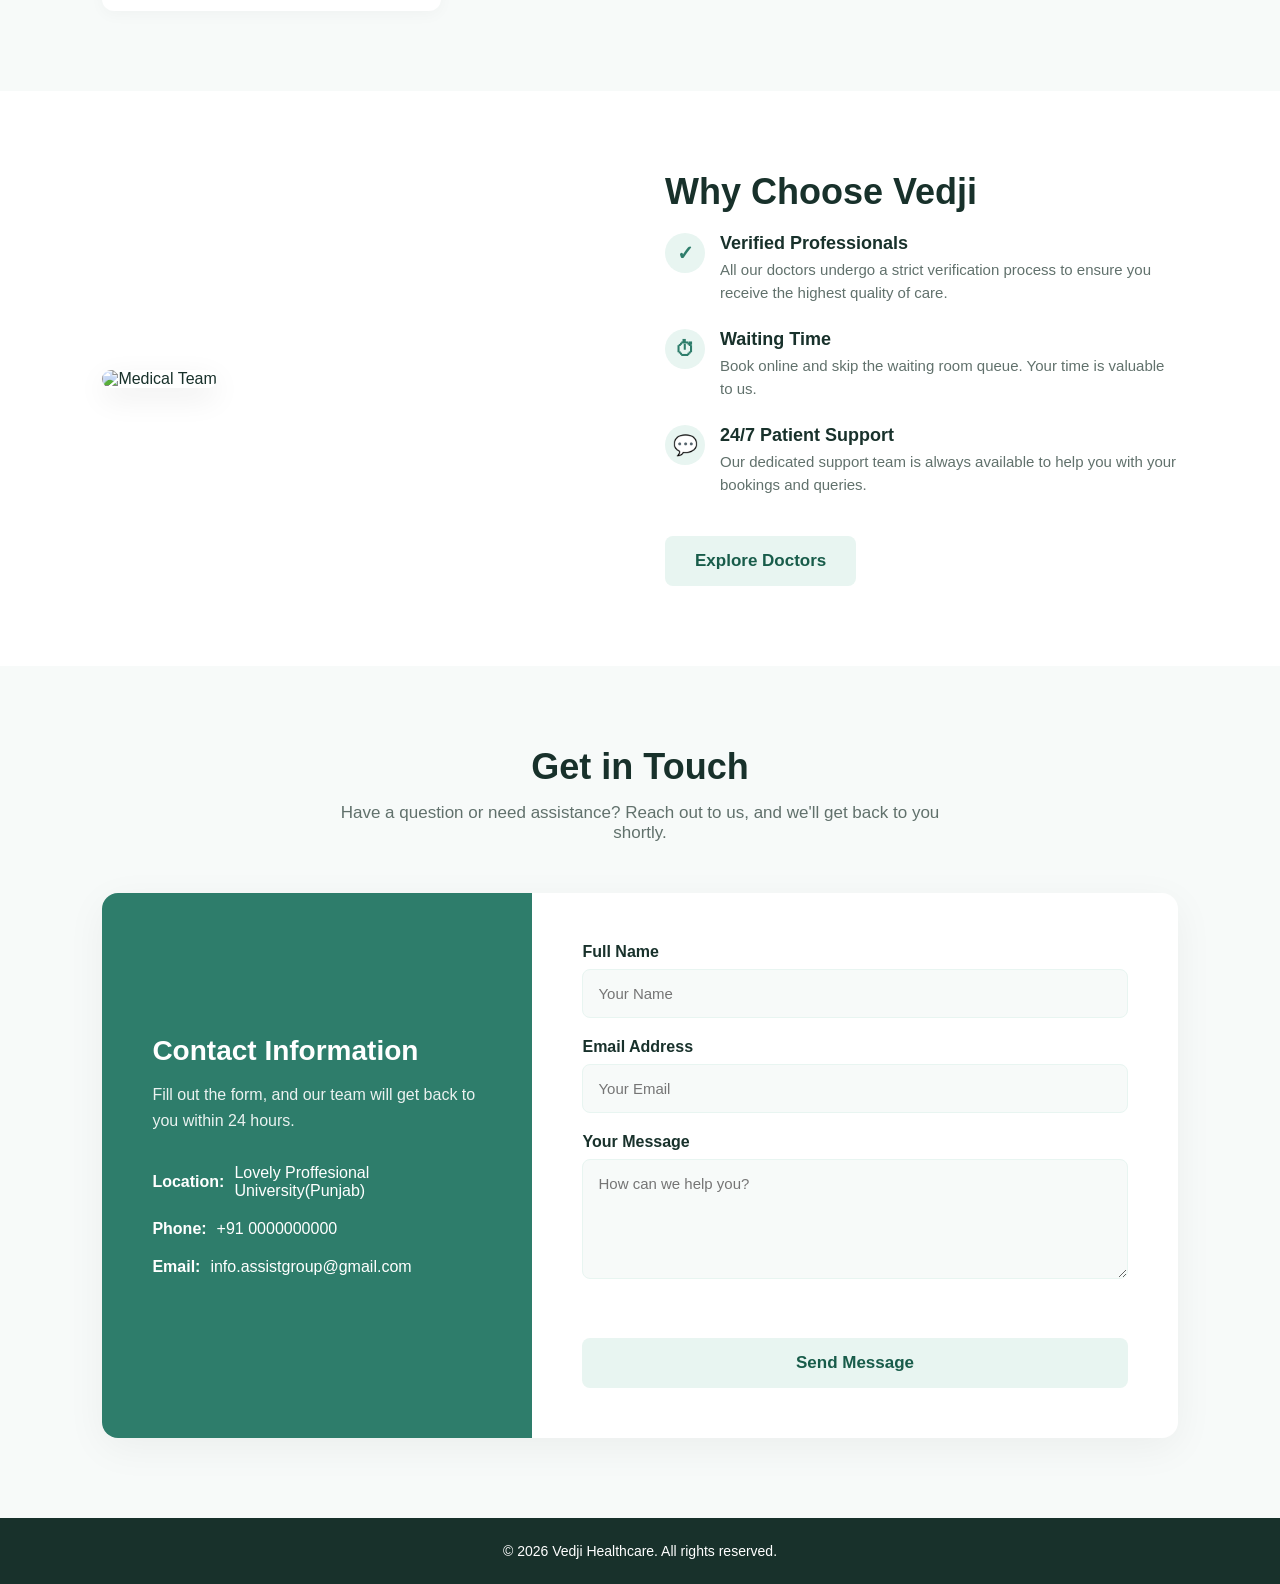
==== commit 250fe9c7: "del.. some line" ====
--- a/index.html
+++ b/index.html
@@ -18,7 +18,7 @@
             <a href="#specialties">Specialties</a> 
             <a href="#benefits">Benefits</a>
             <a href="#contact">Contact Us</a>
-        </nav>
+        </nav>a
     </header>
 
 
